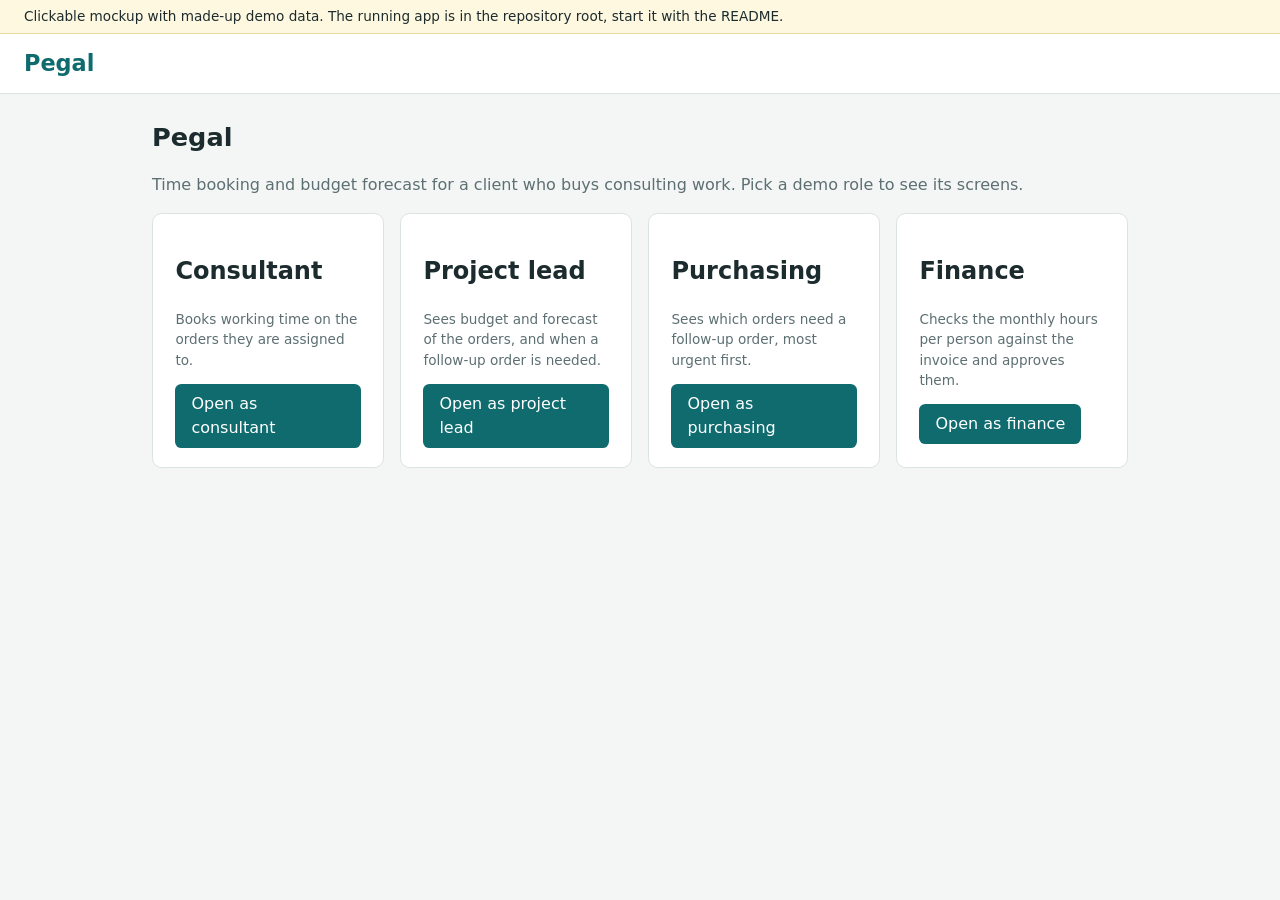
==== docs/mockup/index.html @ 8ab728fd "docs: mockup start page with one entry per role" ====
<!DOCTYPE html>
<html lang="en">
<head>
<meta charset="utf-8">
<meta name="viewport" content="width=device-width, initial-scale=1">
<title>Pegal mockup</title>
<link rel="stylesheet" href="mockup.css">
</head>
<body>
<div class="note">Clickable mockup with made-up demo data. The running app is in the repository root, start it with the README.</div>
<header class="topbar"><a class="brand" href="index.html">Pegal</a></header>
<main class="page">
<h1>Pegal</h1>
<p class="muted">Time booking and budget forecast for a client who buys consulting work. Pick a demo role to see its screens.</p>
<div class="roles">
  <div class="card"><h2>Consultant</h2><p class="small muted">Books working time on the orders they are assigned to.</p><a class="button" href="consultant-book.html">Open as consultant</a></div>
  <div class="card"><h2>Project lead</h2><p class="small muted">Sees budget and forecast of the orders, and when a follow-up order is needed.</p><a class="button" href="project-lead-orders.html">Open as project lead</a></div>
  <div class="card"><h2>Purchasing</h2><p class="small muted">Sees which orders need a follow-up order, most urgent first.</p><a class="button" href="purchasing-follow-ups.html">Open as purchasing</a></div>
  <div class="card"><h2>Finance</h2><p class="small muted">Checks the monthly hours per person against the invoice and approves them.</p><a class="button" href="finance-proof.html">Open as finance</a></div>
</div>
</main>
</body>
</html>
---- docs/mockup/mockup.css ----
/* Mockup styles: same palette as the app (public/css/pegal.css), but self-contained so the files open from the folder. */
:root { --page:#f4f6f5; --card:#fff; --ink:#1c2b2d; --muted:#5d6f72; --line:#dbe3e1; --accent:#0f6b6e; --accent-dark:#0b5254; --green:#2f7d4f; --amber:#c98a12; --red:#b3392f; }
* { box-sizing: border-box; }
body { margin:0; background:var(--page); color:var(--ink); font-family:system-ui,-apple-system,"Segoe UI",Roboto,sans-serif; line-height:1.5; }
.note { background:#fff8e1; border-bottom:1px solid #ecd9a0; padding:.4rem 1.5rem; font-size:.85rem; }
.topbar { display:flex; justify-content:space-between; align-items:center; padding:.8rem 1.5rem; background:var(--card); border-bottom:1px solid var(--line); }
.brand { font-weight:700; font-size:1.4rem; color:var(--accent); text-decoration:none; }
.who { display:flex; gap:.8rem; align-items:center; }
.role { background:#e3f0ef; color:var(--accent-dark); padding:.15rem .7rem; border-radius:999px; font-size:.85rem; }
.page { max-width:64rem; margin:1.5rem auto; padding:0 1.5rem; }
h1 { font-size:1.6rem; margin:0 0 .25rem; }
.muted { color:var(--muted); }
.small { font-size:.85rem; }
.card { background:var(--card); border:1px solid var(--line); border-radius:.6rem; padding:1.2rem 1.4rem; margin-top:1rem; }
.button, button { display:inline-block; background:var(--accent); color:#fff; border:0; border-radius:.4rem; padding:.5rem 1rem; font:inherit; text-decoration:none; cursor:pointer; }
button.danger { background:var(--red); }
.cancel { margin-left:.75rem; color:var(--accent); }
a { color:var(--accent); }
table { width:100%; border-collapse:collapse; font-size:.9rem; }
th, td { text-align:left; padding:.45rem .5rem; border-bottom:1px solid var(--line); vertical-align:top; }
th { color:var(--muted); font-weight:600; }
.num { text-align:right; white-space:nowrap; }
.gauge { background:var(--line); border-radius:999px; height:.6rem; min-width:8rem; overflow:hidden; }
.gauge-fill { height:100%; background:var(--green); }
.gauge-warning .gauge-fill { background:var(--amber); }
.gauge-full .gauge-fill { background:var(--red); }
.light { font-size:.8rem; font-weight:600; padding:.1rem .6rem; border-radius:999px; }
.light-green { background:#dcefe3; color:var(--green); }
.light-amber { background:#f7e8c8; color:#8a5d00; }
.light-red { background:#f6dcd9; color:var(--red); }
.status { font-size:.8rem; padding:.1rem .55rem; border-radius:999px; background:var(--line); }
.status-approved { background:#dcefe3; color:var(--green); }
.alert { background:#fdecea; border:1px solid #e5a29b; border-radius:6px; color:#8a1f17; margin:0 0 1rem; padding:.75rem 1rem; }
label { display:block; margin-top:.8rem; font-weight:600; }
input, select { width:100%; max-width:26rem; padding:.45rem .6rem; border:1px solid var(--line); border-radius:.4rem; font:inherit; }
.roles { display:grid; grid-template-columns:repeat(auto-fit,minmax(14rem,1fr)); gap:1rem; margin-top:1rem; }
.roles .card { margin:0; }
.month-nav { display:flex; gap:1rem; align-items:center; margin:1rem 0; }
.row-actions button { padding:.25rem .7rem; font-size:.85rem; margin-right:.3rem; }
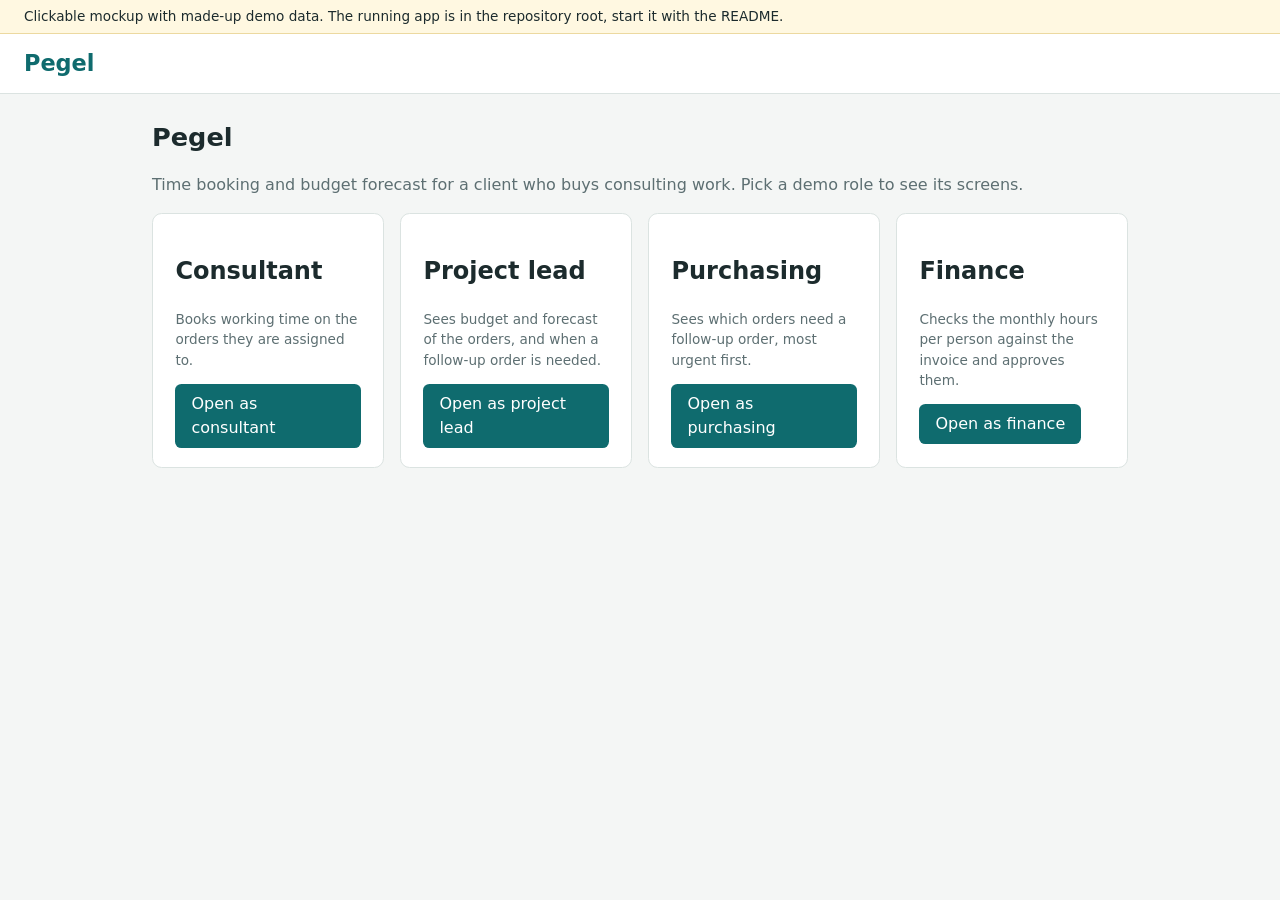
==== commit acbc2cff: "fix: rename the product to Pegel everywhere it is shown" ====
--- a/docs/mockup/index.html
+++ b/docs/mockup/index.html
@@ -3,14 +3,14 @@
 <head>
 <meta charset="utf-8">
 <meta name="viewport" content="width=device-width, initial-scale=1">
-<title>Pegal mockup</title>
+<title>Pegel mockup</title>
 <link rel="stylesheet" href="mockup.css">
 </head>
 <body>
 <div class="note">Clickable mockup with made-up demo data. The running app is in the repository root, start it with the README.</div>
-<header class="topbar"><a class="brand" href="index.html">Pegal</a></header>
+<header class="topbar"><a class="brand" href="index.html">Pegel</a></header>
 <main class="page">
-<h1>Pegal</h1>
+<h1>Pegel</h1>
 <p class="muted">Time booking and budget forecast for a client who buys consulting work. Pick a demo role to see its screens.</p>
 <div class="roles">
   <div class="card"><h2>Consultant</h2><p class="small muted">Books working time on the orders they are assigned to.</p><a class="button" href="consultant-book.html">Open as consultant</a></div>
